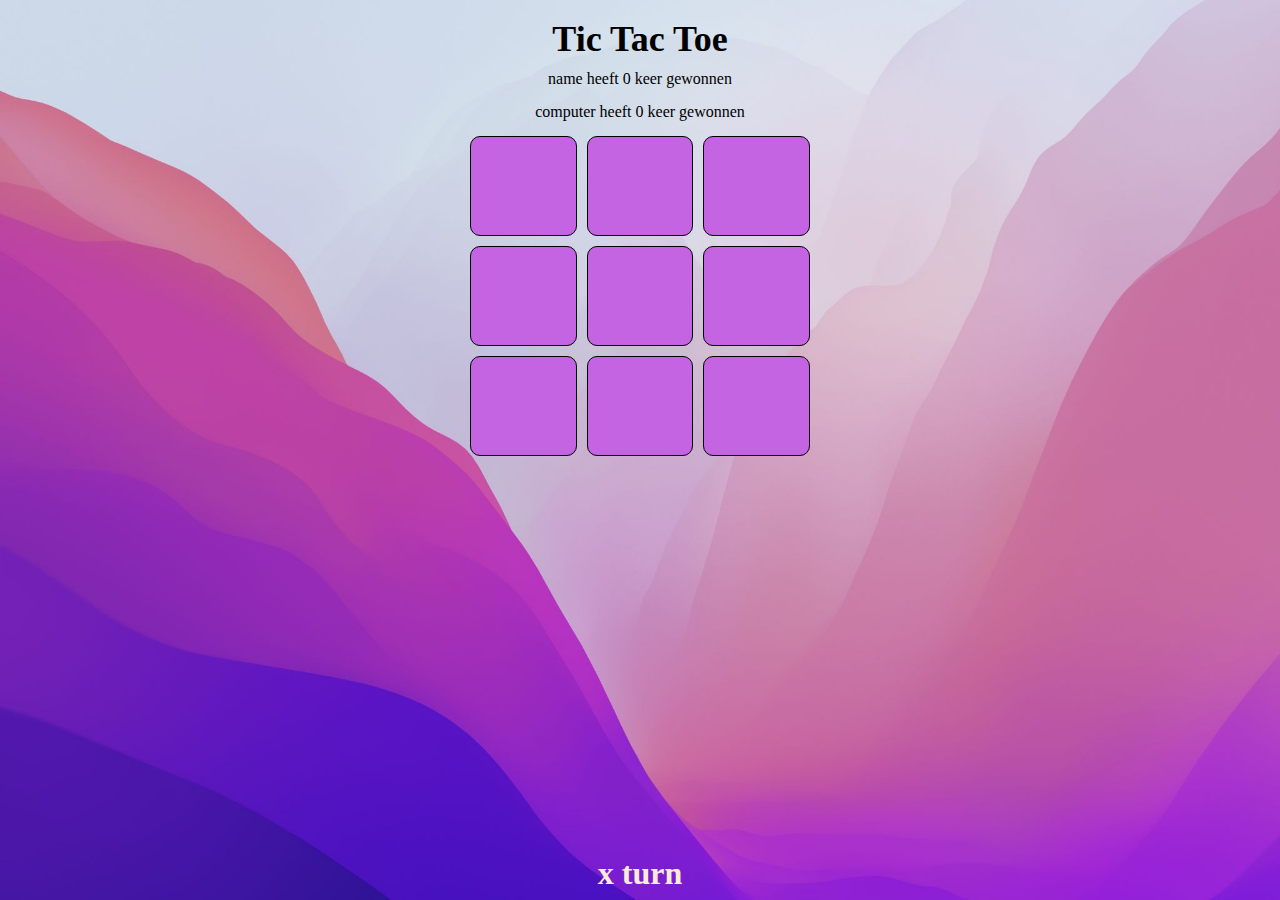
==== index.html @ 1c4ccc6e "omgezet" ====
<!DOCTYPE html>
<html lang="en">

<head>
    <meta charset="UTF-8">
    <meta http-equiv="X-UA-Compatible" content="IE=edge">
    <meta name="viewport" content="width=device-width, initial-scale=1.0">
    <title>tic tak toe</title>
    <link rel="stylesheet" href="/css /style.css">
    <img src="/img/IMG_6399.JPG" alt="">
</head>

<body>
    <header><h1>Tic Tac Toe</h1></header>
<p class="scoreboard"> name heeft <span id="wins">0</span> keer gewonnen </p>
<p class="scoreboard"> computer heeft <span id="computerwins">0</span> keer gewonnen </p>
    <div class="wrapper">
        <div class="boxes box1"><img src="img/blank.png" alt="" class="img-box" draggable="false"></div>
        <div class="boxes box2"><img src="img/blank.png" alt="" class="img-box" draggable="false"></div>
        <div class="boxes box4"><img src="img/blank.png" alt="" class="img-box" draggable="false"></div>
        <div class="boxes box5"><img src="img/blank.png" alt="" class="img-box" draggable="false"></div>
        <div class="boxes box6"><img src="img/blank.png" alt="" class="img-box" draggable="false"></div>
        <div class="boxes box7"><img src="img/blank.png" alt="" class="img-box" draggable="false"></div>
        <div class="boxes box8"><img src="img/blank.png" alt="" class="img-box" draggable="false"></div>
        <div class="boxes box9"><img src="img/blank.png" alt="" class="img-box" draggable="false"></div>
        <div class="boxes box10"><img src="img/blank.png" alt="" class="img-box" draggable="false"></div>
    </div>
    <footer>
        <h1>
            <div id="turn"> x turn </div>
        </h1> 
    </footer>

    <script src="/js/main.js"></script>
</body>
</html>
---- css /style.css ----
* {
    margin: 0;
}

.wrapper {
    display: grid;
    grid-template-columns: repeat(3, 1fr);
    grid-template-rows: repeat(3, 100px);
    gap: 10px;
    width: 340px;
    margin: auto;
    font-size: 80px;
}

header{
    margin: auto;
    font-size: large;
    text-align: center;
}

div{
    border-radius: 10px;
}

.boxes:hover{
    background-color: rgb(242, 133, 224)
}

img {
    width: 80%;
    padding: 5px;
}

.boxes {
    box-shadow: 0px 0px 15px 15px solid black;
}

.box1 {
    grid-column-start: 1;
    grid-column-end: 1;
    grid-row-start: 1;
    grid-row-end: 1;
    border: 1px solid black;
    background-color: rgb(197, 100, 227);
    text-align: center;
}

.box2 {
    grid-column-start: 2;
    grid-column-end: 2;
    grid-row-start: 2;
    grid-row-end: 1;
    border: 1px solid black;
    background-color: rgb(197, 100, 227)
    
}

.box3 {
    grid-column-start: 4;
    grid-column-end: 4;
    grid-row-start: 4;
    grid-row-end: 1;
    border: 1px solid black;
    background-color: rgb(197, 100, 227)
    
}

.box4 {
    grid-column-start: 3;
    grid-column-end: 3;
    grid-row-start: 1;
    grid-row-end: 1;
    border: 1px solid black;
    background-color: rgb(197, 100, 227);
    text-align: center;
}

.box5 {
    grid-column-start: 1;
    grid-column-end: 1;
    grid-row-start: 2;
    grid-row-end: 2;
    border: 1px solid black;
    background-color: rgb(197, 100, 227);
    text-align: center;
}

.box6 {
    grid-column-start: 2;
    grid-column-end: 2;
    grid-row-start: 2;
    grid-row-end: 2;
    border: 1px solid black;
    background-color: rgb(197, 100, 227);
    text-align: center;
}

.box7 {
    grid-column-start: 3;
    grid-column-end: 3;
    grid-row-start: 2;
    grid-row-end: 2;
    border: 1px solid black;
    background-color: rgb(197, 100, 227);
    text-align: center;
}

.box8 {
    grid-column-start: 1;
    grid-column-end: 1;
    grid-row-start: 3;
    grid-row-end: 3;
    border: 1px solid black;
    background-color: rgb(197, 100, 227);
    text-align: center;
}

.box9 {
    grid-column-start: 2;
    grid-column-end: 2;
    grid-row-start: 3;
    grid-row-end: 3;
    border: 1px solid black;
    background-color: rgb(197, 100, 227);
    text-align: center;
}

.box10 {
    grid-column-start: 3;
    grid-column-end: 3;
    grid-row-start: 3;
    grid-row-end: 3;
    border: 1px solid black;
    background-color: rgb(197, 100, 227);
    text-align: center;
}

footer {
    position: absolute;
    bottom: 0;
    width: 100%;
    height: 45px;
    text-align: center;
    color: antiquewhite;
    
}

html{
    background: url(/img/macOS-Monterey-wallpaper-Light-2048x2048.jpg);
    background-repeat: no-repeat;
    background-size: 100%;
}

.scoreboard{
    text-align: center;
    margin: 10px;
    margin-bottom: 15px;
}
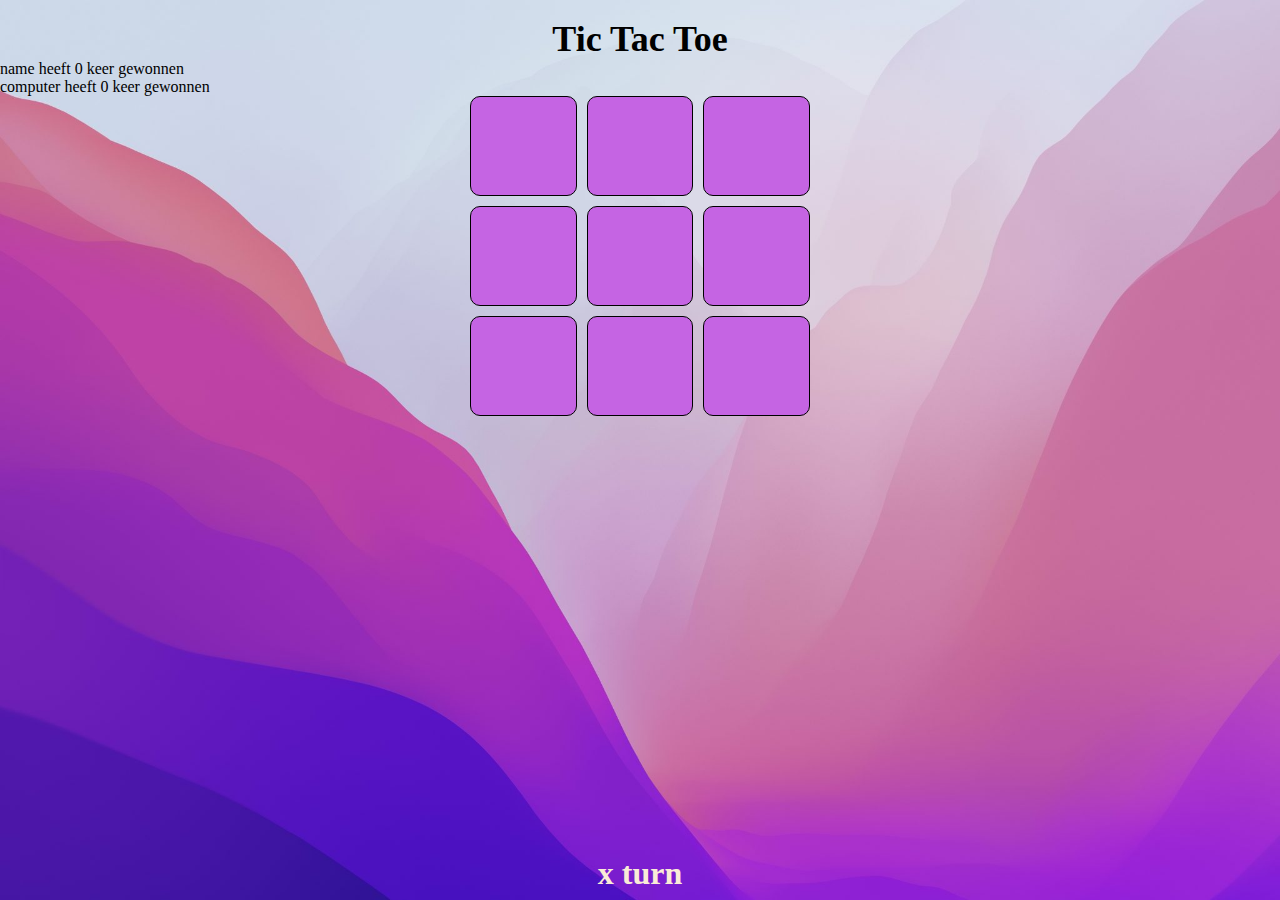
==== commit d2bd695c: "test1" ====
--- a/index.html
+++ b/index.html
@@ -6,7 +6,7 @@
     <meta http-equiv="X-UA-Compatible" content="IE=edge">
     <meta name="viewport" content="width=device-width, initial-scale=1.0">
     <title>tic tak toe</title>
-    <link rel="stylesheet" href="/css /style.css">
+    <link rel="stylesheet" href="/css/style.css">
     <img src="/img/IMG_6399.JPG" alt="">
 </head>
 
--- a/css/style.css
+++ b/css/style.css
@@ -0,0 +1,149 @@
+* {
+    margin: 0;
+}
+
+.wrapper {
+    display: grid;
+    grid-template-columns: repeat(3, 1fr);
+    grid-template-rows: repeat(3, 100px);
+    gap: 10px;
+    width: 340px;
+    margin: auto;
+    font-size: 80px;
+}
+
+header{
+    margin: auto;
+    font-size: large;
+    text-align: center;
+}
+
+div{
+    border-radius: 10px;
+}
+
+.boxes:hover{
+    background-color: rgb(242, 133, 224)
+}
+
+img {
+    width: 80%;
+    padding: 5px;
+}
+
+.box1 {
+    grid-column-start: 1;
+    grid-column-end: 1;
+    grid-row-start: 1;
+    grid-row-end: 1;
+    border: 1px solid black;
+    background-color: rgb(197, 100, 227);
+    text-align: center;
+}
+
+.box2 {
+    grid-column-start: 2;
+    grid-column-end: 2;
+    grid-row-start: 2;
+    grid-row-end: 1;
+    border: 1px solid black;
+    background-color: rgb(197, 100, 227)
+    
+}
+
+.box3 {
+    grid-column-start: 4;
+    grid-column-end: 4;
+    grid-row-start: 4;
+    grid-row-end: 1;
+    border: 1px solid black;
+    background-color: rgb(197, 100, 227)
+    
+}
+
+.box4 {
+    grid-column-start: 3;
+    grid-column-end: 3;
+    grid-row-start: 1;
+    grid-row-end: 1;
+    border: 1px solid black;
+    background-color: rgb(197, 100, 227);
+    text-align: center;
+}
+
+.box5 {
+    grid-column-start: 1;
+    grid-column-end: 1;
+    grid-row-start: 2;
+    grid-row-end: 2;
+    border: 1px solid black;
+    background-color: rgb(197, 100, 227);
+    text-align: center;
+}
+
+.box6 {
+    grid-column-start: 2;
+    grid-column-end: 2;
+    grid-row-start: 2;
+    grid-row-end: 2;
+    border: 1px solid black;
+    background-color: rgb(197, 100, 227);
+    text-align: center;
+}
+
+.box7 {
+    grid-column-start: 3;
+    grid-column-end: 3;
+    grid-row-start: 2;
+    grid-row-end: 2;
+    border: 1px solid black;
+    background-color: rgb(197, 100, 227);
+    text-align: center;
+}
+
+.box8 {
+    grid-column-start: 1;
+    grid-column-end: 1;
+    grid-row-start: 3;
+    grid-row-end: 3;
+    border: 1px solid black;
+    background-color: rgb(197, 100, 227);
+    text-align: center;
+}
+
+.box9 {
+    grid-column-start: 2;
+    grid-column-end: 2;
+    grid-row-start: 3;
+    grid-row-end: 3;
+    border: 1px solid black;
+    background-color: rgb(197, 100, 227);
+    text-align: center;
+}
+
+.box10 {
+    grid-column-start: 3;
+    grid-column-end: 3;
+    grid-row-start: 3;
+    grid-row-end: 3;
+    border: 1px solid black;
+    background-color: rgb(197, 100, 227);
+    text-align: center;
+}
+
+footer {
+    position: absolute;
+    bottom: 0;
+    width: 100%;
+    height: 45px;
+    text-align: center;
+    color: antiquewhite;
+    
+}
+
+html{
+    background: url(/img/macOS-Monterey-wallpaper-Light-2048x2048.jpg);
+    background-attachment: fixed;
+    background-repeat: no-repeat;
+    background-size: cover;
+}